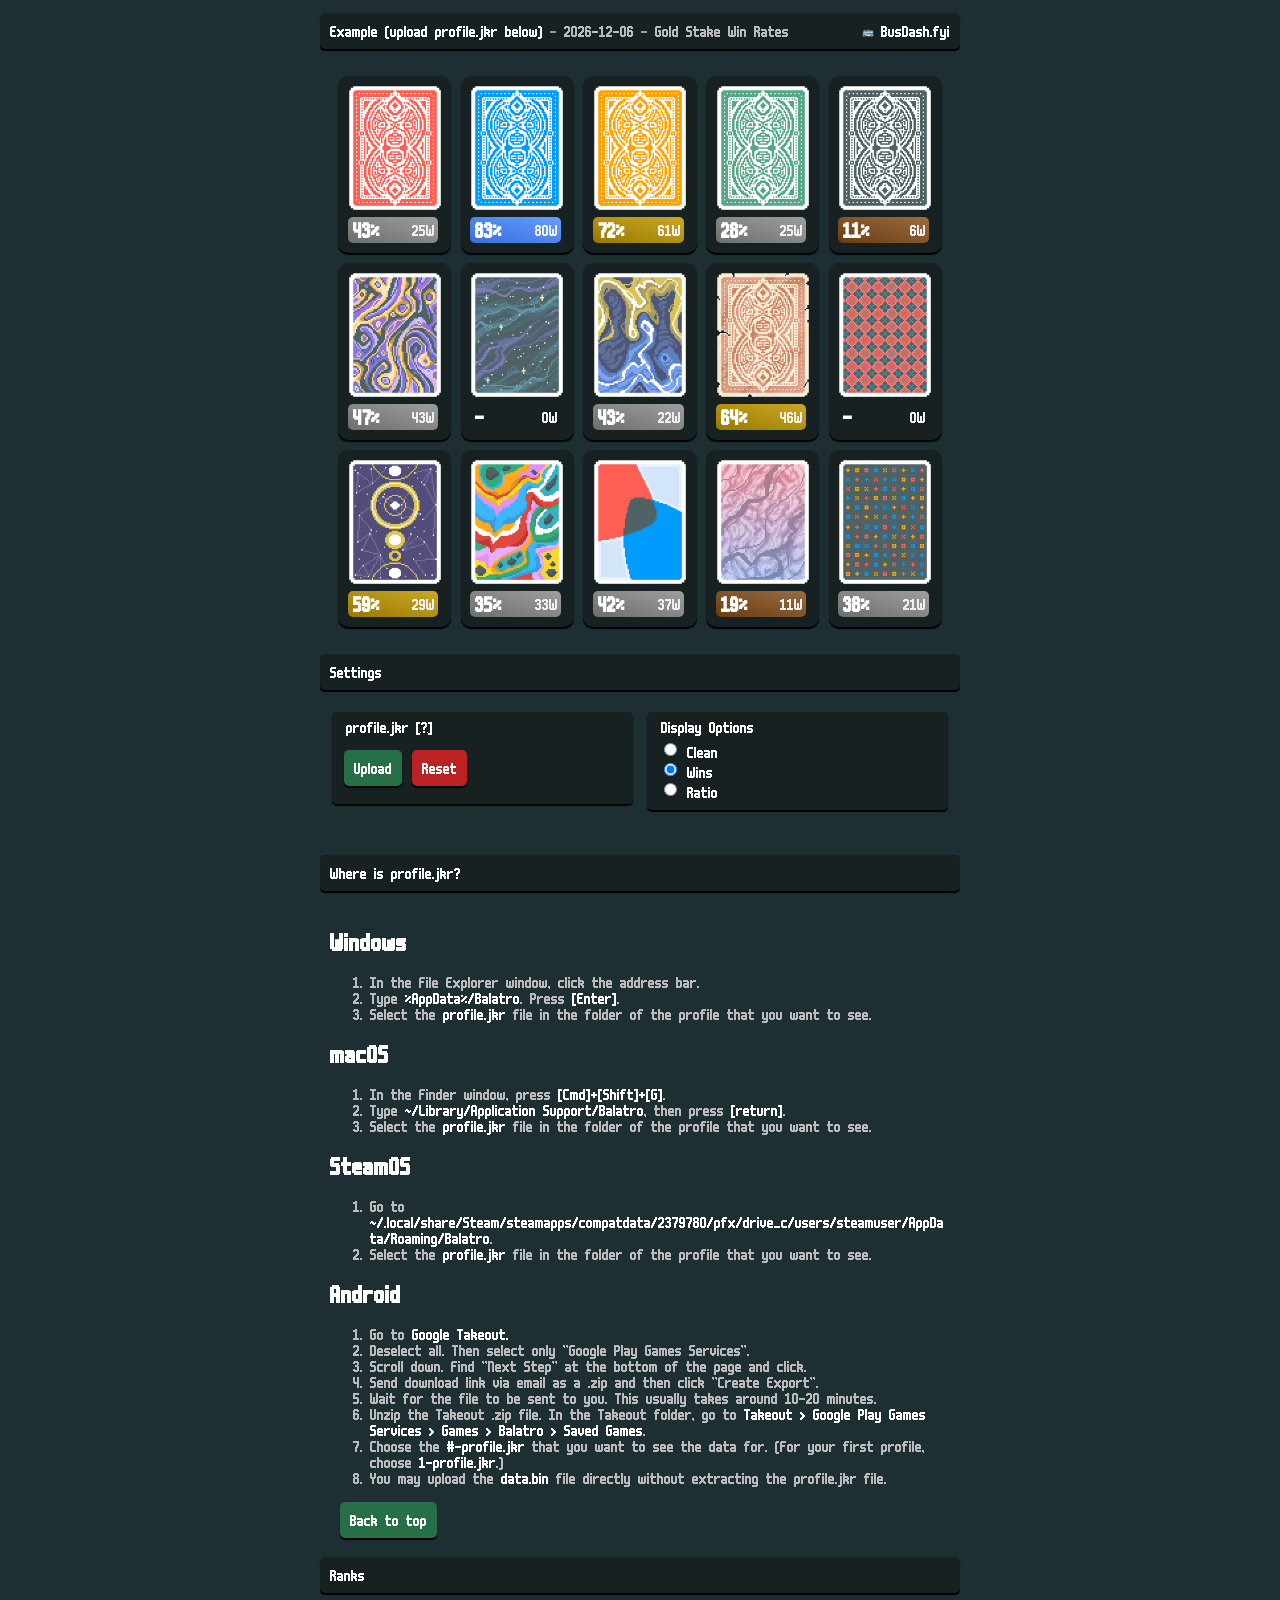
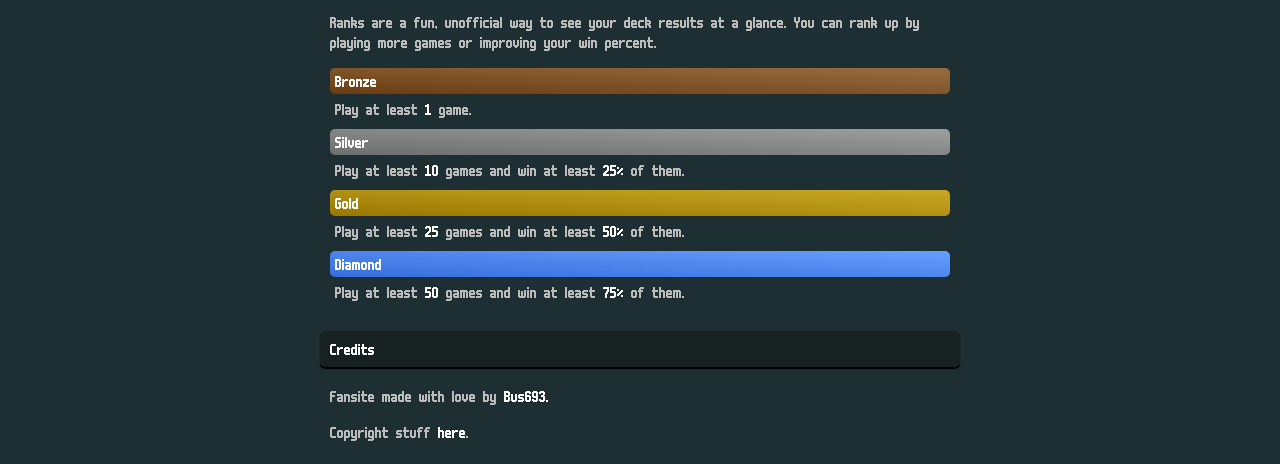
==== index.html @ 1e2a4f6c "Save display option value in localStorage" ====
<html lang="en">
<head>
<meta charset="UTF-8">
<meta name="viewport" content="width=device-width, initial-scale=1">
<title>BusDash</title>
<meta name="description" content="Balatro gold stake dashboard">
<meta property="og:title" content="BusDash">
<meta property="og:description" content="Balatro dashboard for gold stake players">
<meta property="og:image" content="https://busdash.fyi/opengraph.png">
<meta property="og:image:type" content="image/png">
<meta property="og:image:width" content="1200">
<meta property="og:image:height" content="630">
<meta name="twitter:card" content="summary_large_image">
<meta name="twitter:title" content="BusDash">
<meta name="twitter:description" content="Balatro dashboard for gold stake players">
<meta name="twitter:image:type" content="image/png">
<meta name="twitter:image:width" content="1200">
<meta name="twitter:image:height" content="630">
<meta name="twitter:image" content="https://busdash.fyi/opengraph.png">
<link rel="icon" href="/favicon.svg" />
<link rel="preconnect" href="https://fonts.googleapis.com" />
<link rel="preconnect" href="https://fonts.gstatic.com" crossorigin />
<link
  rel="preload"
  href="/balatro.ttf"
  as="font"
  crossorigin=""
  type="font/ttf"
/>
<script src="lib/balatro-save-loader/loading.js" type="module" defer></script>
<script src="index.js" type="module" defer></script>
<link href="index.css" rel="stylesheet" />
</head>
<body>
<div class="bodyContainer">
  <div class="header bar">
    <div class="headerLeft">
      <span id="profileName">Example (upload profile.jkr below)</span>
      <span class="profileNameSeparator"> - </span>
      <span id="today" class="sub"></span>
      <span class="profileNameSeparator"> - </span>
      <span class="sub"> Gold Stake Win Rates </span>
    </div>
    <div class="logo"><a href="/"><span class="logoEmoji">🚌</span> BusDash.fyi</a></div>
  </div>
  <div id="content" hidden></div>
  <div class="winPanel">
    <div class="grid">
      <div class="cardCard deck-red">
        <div class="card" style="background-position: 0% 0%"></div>
        <div class="rank-silver stats">
          <div class="deckPercent">43%</div>
          <div class="deckWins">25W</div>
          <div class="deckRatio" hidden>25/58</div>
        </div>
      </div>
      <div class="cardCard deck-blue">
        <div class="card" style="background-position: 0% -200%"></div>
        <div class="rank-diamond stats">
          <div class="deckPercent">83%</div>
          <div class="deckWins">80W</div>
          <div class="deckRatio" hidden>80/96</div>
        </div>
      </div>
      <div class="cardCard deck-yellow">
        <div class="card" style="background-position: -100% -200%"></div>
        <div class="rank-gold stats">
          <div class="deckPercent">72%</div>
          <div class="deckWins">61W</div>
          <div class="deckRatio" hidden>61/84</div>
        </div>
      </div>
      <div class="cardCard deck-green">
        <div class="card" style="background-position: -200% -200%"></div>
        <div class="rank-silver stats">
          <div class="deckPercent">28%</div>
          <div class="deckWins">25W</div>
          <div class="deckRatio" hidden>25/89</div>
        </div>
      </div>
      <div class="cardCard deck-black">
        <div class="card" style="background-position: -300% -200%"></div>
        <div class="rank-bronze stats">
          <div class="deckPercent">11%</div>
          <div class="deckWins">6W</div>
          <div class="deckRatio" hidden>6/54</div>
        </div>
      </div>
      <div class="cardCard deck-magic">
        <div class="card" style="background-position: 0% -300%"></div>
        <div class="rank-silver stats">
          <div class="deckPercent">47%</div>
          <div class="deckWins">43W</div>
          <div class="deckRatio" hidden>43/91</div>
        </div>
      </div>
      <div class="cardCard deck-nebula">
        <div class="card" style="background-position: -300% 0%"></div>
        <div class="rank-unplayed stats">
          <div class="deckPercent">-</div>
          <div class="deckWins">0W</div>
          <div class="deckRatio" hidden>0/0</div>
        </div>
      </div>
      <div class="cardCard deck-ghost">
        <div class="card" style="background-position: -600% -200%"></div>
        <div class="rank-silver stats">
          <div class="deckPercent">43%</div>
          <div class="deckWins">22W</div>
          <div class="deckRatio" hidden>22/51</div>
        </div>
      </div>
      <div class="cardCard deck-abandoned">
        <div class="card" style="background-position: -300% -300%"></div>
        <div class="rank-gold stats">
          <div class="deckPercent">64%</div>
          <div class="deckWins">46W</div>
          <div class="deckRatio" hidden>46/71</div>
        </div>
      </div>
      <div class="cardCard deck-checkered">
        <div class="card" style="background-position: -100% -300%"></div>
        <div class="rank-unplayed stats">
          <div class="deckPercent">-</div>
          <div class="deckWins">0W</div>
          <div class="deckRatio" hidden>0/0</div>
        </div>
      </div>
      <div class="cardCard deck-zodiac">
        <div class="card" style="background-position: -300% -400%"></div>
        <div class="rank-gold stats">
          <div class="deckPercent">59%</div>
          <div class="deckWins">29W</div>
          <div class="deckRatio" hidden>29/49</div>
        </div>
      </div>
      <div class="cardCard deck-painted">
        <div class="card" style="background-position: -400% -300%"></div>
        <div class="rank-silver stats">
          <div class="deckPercent">35%</div>
          <div class="deckWins">33W</div>
          <div class="deckRatio" hidden>33/94</div>
        </div>
      </div>
      <div class="cardCard deck-anaglyph">
        <div class="card" style="background-position: -200% -400%"></div>
        <div class="rank-silver stats">
          <div class="deckPercent">42%</div>
          <div class="deckWins">37W</div>
          <div class="deckRatio" hidden>37/88</div>
        </div>
      </div>
      <div class="cardCard deck-plasma">
        <div class="card" style="background-position: -400% -200%"></div>
        <div class="rank-bronze stats">
          <div class="deckPercent">19%</div>
          <div class="deckWins">11W</div>
          <div class="deckRatio" hidden>11/57</div>
        </div>
      </div>
      <div class="cardCard deck-erratic">
        <div class="card" style="background-position: -200% -300%"></div>
        <div class="rank-silver stats">
          <div class="deckPercent">38%</div>
          <div class="deckWins">21W</div>
          <div class="deckRatio" hidden>21/55</div>
        </div>
      </div>
    </div>
  </div>
  <div class="settingsBar bar">
    <div>Settings</div>
  </div>
  <div class="settings">
    <div class="filepicker">
      <fieldset class="profileActionPanel">
        <legend>profile.jkr <a class="tooltip" href="#profileLocationBar">[?]</a></legend>
        <!-- Support data.bin file. TODO: add user facing message -->
        <label for="profilejkr" class="uploadButton primaryButton">
          Upload
        </label>
        <input type="file" id="profilejkr" name="profilejkr" accept=".jkr, .bin" />
        <label for="resetButton" id="resetButtonFacade" class="resetButton dangerButton">Reset</label>
        <input type="button" id="resetButton" value="Reset" />
        <label for="confirmResetButton" id="confirmResetButtonFacade" class="resetButton dangerButton" hidden>Confirm Reset</label>
        <input type="reset" id="confirmResetButton" value="Confirm Reset" hidden/>
      </fieldset>
    </div>
    <div class="options">
      <form id="displayOptions">
        <fieldset>
          <legend>Display Options</legend>
          <div>
            <input type="radio" id="clean" name="display" value="clean" />
            <label for="clean">Clean</label>
          </div>

          <div>
            <input type="radio" id="wins" name="display" value="wins" checked />
            <label for="wins">Wins</label>
          </div>

          <div>
            <input type="radio" id="ratio" name="display" value="ratio" />
            <label for="ratio">Ratio</label>
          </div>
        </fieldset>
      </form>
    </div>
  </div>
  <div id="profileLocationBar" class="profileLocationBar bar">
    <div>Where is profile.jkr?</div>
  </div>
  <div class="profileLocationGuide">
    <h2>Windows</h2>
    <ol class="sub">
      <li>In the File Explorer window, click the address bar.</li>
      <li>Type <span class="fileLocation">%AppData%/Balatro</span>. Press <span class="keyboardShortcut">[Enter]</span>.</li>
      <li>Select the <span class="fileLocation">profile.jkr</span> file in the folder of the profile that you want to see.</li>
    </ol>
    <h2>macOS</h2>
    <ol class="sub">
      <li>In the Finder window, press <span class="keyboardShortcut">[Cmd]+[Shift]+[G]</span>.</li>
      <li>Type <span class="fileLocation">~/Library/Application Support/Balatro</span>, then press <span class="keyboardShortcut">[return]</span>.</li>
      <li>Select the <span class="fileLocation">profile.jkr</span> file in the folder of the profile that you want to see.</li>
    </ol>
    <h2>SteamOS</h2>
    <ol class="sub">
      <li>Go to <span class="fileLocation">~/.local/share/Steam/steamapps/compatdata/2379780/pfx/drive_c/users/steamuser/AppData/Roaming/Balatro</span>.</li>
      <li>Select the <span class="fileLocation">profile.jkr</span> file in the folder of the profile that you want to see.</li>
    </ol>
    <h2>Android</h2>
    <ol class="sub">
      <li>Go to <a href="https://takeout.google.com/" target="_blank">Google Takeout.</a></li>
      <li>Deselect all. Then select only "Google Play Games Services".</li>
      <li>Scroll down. Find "Next Step" at the bottom of the page and click.</li>
      <li>Send download link via email as a .zip and then click "Create Export".</li>
      <li>Wait for the file to be sent to you. This usually takes around 10-20 minutes.</li>
      <li>Unzip the Takeout .zip file. In the Takeout folder, go to <span class="fileLocation">Takeout &gt; Google Play Games Services &gt; Games &gt; Balatro &gt; Saved Games</span>. </li>
      <li>Choose the <span class="fileLocation">#-profile.jkr</span> that you want to see the data for. (For your first profile, choose <span class="fileLocation">1-profile.jkr</span>.)</li>
      <li>You may upload the <span class="fileLocation">data.bin</span> file directly without extracting the profile.jkr file.</li>
    </ol>
    <div class="backToTopButtonContainer">
      <a class="primaryButton" href="#">Back to top</a>
    </div>
  </div>
  <div class="rankBar bar">
    <div>
      Ranks
    </div>
  </div>
  <div class="rankExplanation sub">
    <p>
      Ranks are a fun, unofficial way to see your deck results at a glance. You can rank up by playing more games or improving your win percent.
    </p>
    <div class="rankTable">
      <div class="rankTableBadge rank-bronze">Bronze</div>
      <div class="rankExplain">Play at least <span class="rankThresholdNumber">1</span> game.</div>
      <div class="rankTableBadge rank-silver">Silver</div>
      <div class="rankExplain">Play at least <span class="rankThresholdNumber">10</span> games and win at least <span class="rankThresholdNumber">25%</span> of them.</div>
      <div class="rankTableBadge rank-gold">Gold</div>
      <div class="rankExplain">Play at least <span class="rankThresholdNumber">25</span> games and win at least <span class="rankThresholdNumber">50%</span> of them.</div>
      <div class="rankTableBadge rank-diamond">Diamond</div>
      <div class="rankExplain">Play at least <span class="rankThresholdNumber">50</span> games and win at least <span class="rankThresholdNumber">75%</span> of them.</div>
    </div>
    
  </div>
  <div class="creditsBar bar">
    <div>
      Credits
    </div>
  </div>
  <div class="credits sub">
    <p>Fansite made with love by <span class="contributor">Bus693</class>.</p>
    <p>Copyright stuff <a href="/COPYRIGHT.md">here</a>.</p>
  </div>
</div>
</body>
---- index.css ----
.bar {
  display: flex;
  justify-content: space-between;
  background-color: #172122;
  padding: 10px;
  border-radius: 5px;
  box-shadow: 0px 2px 1px 0px #000000;
}

.headerLeft {
  display: flex;
  flex-direction: column;
}

.logoEmoji {
  font-size: 60%;
}

.profileNameSeparator {
  display: none;
}

@media (min-width: 480px) {
  .headerLeft {
    display: block;
  }

  .profileNameSeparator {
    display: inline;
  }
}

.sub {
  color: #bbbbbb;
}

.profileNameSeparator {
  color: #999999;
}

.logo {
  font-weight: 500;
  text-wrap: nowrap;
}

/* .header, .grid {
  font-family: "Bitcount", system-ui;
  font-optical-sizing: auto;
  font-weight: 300;
  font-style: normal;
  font-variation-settings:
    "slnt" 0,
    "CRSV" 0.5,
    "ELSH" 0,
    "ELXP" 0;
} */

@font-face {
  font-family: 'Balatro';
  src: url('balatro.ttf')
    format('truetype');
  font-weight: normal;
  font-style: normal;
  font-display: swap;
}

html {
  font-family: 'Balatro', Helvetica, Arial, sans-serif;
}

#profileName {
  font-weight: 400;
}

body {
  background-color: #1d2f33;
  color: white;
  margin: 0;
}

.logo a {
  text-decoration: none;
  color: white;
}

.bodyContainer {
  display: flex;
  flex-direction: column;
  gap: 1vh;
  min-height: 90vh;
  max-width: 640px;
  margin: 0 auto;
}

@media (min-width: 480px) {
  .bodyContainer {
    padding: 1vw 2vw;
  }
}

#content {
  flex: 1;
  text-transform: capitalize;
}

.cardCard img {
  width: 100%;
}

.stats {
  text-align: center;
  width: 90%;
  font-size: 125%;
}

.grid {
  display: grid;
  grid-template-columns: 1fr 1fr 1fr;
  grid-template-rows: 1fr 1fr 1fr 1fr 1fr;
  grid-column-gap: calc(min(9.6px, 1.5vw));
  grid-row-gap: calc(min(9.6px, 1.5vw));
  margin: auto;
}

@media (min-width: 360px) {
  .grid {
    grid-template-columns: 1fr 1fr 1fr 1fr;
    grid-template-rows: 1fr 1fr 1fr 1fr;
  }
}

@media (min-width: 480px) {
  .grid {
    grid-template-columns: 1fr 1fr 1fr 1fr 1fr;
    grid-template-rows: 1fr 1fr 1fr;
    padding: 2vh;
  }
}

.cardCard {
  display: grid;
  grid-row-gap: calc(min(6.4px, 1vw));
  grid-template-columns: 1fr;
  padding: calc(min(9.6px, 1.5vw));
  border-radius: 10px;
  background-color: #172122;
  box-shadow: 0px 2px 1px 0px #000000;
}
/* 
.cardCard:nth-child(5n+1) {
  transform: rotate(-6deg) translate(0, 15px);
}

.cardCard:nth-child(5n+2) {
  transform: rotate(-3deg) translate(0, 5px);
}

.cardCard:nth-child(5n+4) {
  transform: rotate(3deg) translate(0, 5px);
}

.cardCard:nth-child(5n) {
  transform: rotate(6deg) translate(0, 15px);
} */

.card {
  background: url('balatrocards.png') 0%
    0% / 700% 500%;
  width: 100%;
  height: 0;
  padding-bottom: 133.8%; /* 95/71 */
}

.deckPercent {
  font-weight: 700;
}

.deckWins,
.deckRatio {
  font-size: 80%;
  color: #eeeeee;
}

.stats {
  border-radius: 5px;
  padding: 3px;
  display: flex;
  justify-content: space-between;
  align-items: center;
}

@keyframes shimmer {
  100% {
    mask-position: left;
  }
}

.stats.centered {
  justify-content: center;
}

.deckPercent {
  padding: 0 2px;
}

.profileLocationGuide {
  overflow-wrap: break-word;
}

.tooltip {
  color: white;
}

.fileLocation, .keyboardShortcut {
  color: white;
}

.profileLocationGuide a {
  color: white;
  text-decoration: none;
}

.rank-bronze {
  background-image: linear-gradient(to right top, #693d11, #996d41);
}

.rank-silver {
  background-image: linear-gradient(to right top, #6d6f6e, #9d9f9e);
}

.rank-gold {
  background-image: linear-gradient(to right top, #9a7801, #caa824);
}

.rank-diamond {
  background-image: linear-gradient(to right top, #376edb, #679eff);
  background-color: #477eeb;
}

.rank-unplayed {
  /* background-color: #555555; */
}

.settings {
  display: grid;
  grid-template-columns: 1fr;
  grid-column-gap: calc(min(9.6px, 1.5vw));
  padding: 0 10px;
}

.settingsBar {
  margin-bottom: 10px;
}

fieldset {
  background-color: #172122;
  border: none;
  border-radius: 5px;
  box-shadow: 0px 2px 1px 0px #000000;
  transform: translate(0, -20px);
}

.profileActionPanel {
  display: flex;
  align-items: center;
}

.uploadButton, .resetButton {
  margin-top: 10px;
}

.resetButton {
  margin-left: 10px;
}

legend {
  padding-top: 30px;
}

@media (min-width: 480px) {
  .settings {
    grid-template-columns: 1fr 1fr;
    padding: 0 10px;
  }

  fieldset {
    min-height: 100px;
  }
}

input[type="file"], input[type="button"], input[type="reset"] {
  display: none;
}

.primaryButton, .dangerButton {
  border-radius: 5px;
  box-shadow: 0px 2px 1px 0px #000000;
  cursor: pointer;
  display: block;
  padding: 10px;
}

.primaryButton {
  background-color: #277047;
}

.primaryButton:hover {
  background-color: #1b4e36;
}

.dangerButton {
  background-color: #bc2223;
}

.dangerButton:hover {
  background-color: #8d1719;
}

label[hidden] {
  display: none;
}

.rankTableBadge {
  color: white;
  border-radius: 5px;
  padding: 3px 5px;
}

.rankExplain {
  padding: 0 5px;
}

.rankTableBadge {
  margin-bottom: 5px;
}

.rankExplain:not(:last-child) {
  margin-bottom: 10px;
}

.rankThresholdNumber {
  color: white;
}

.backToTopButtonContainer {
  display: flex;
  margin: 0 10px;
}

.creditsBar {
  margin-top: 10px;
}

.credits, .rankExplanation, .profileLocationGuide {
  padding: 10px;
}

.rankExplanation, .credits {
  line-height: 1.25;
}

.credits a {
  color: white;
  text-decoration: none;
}

p:first-child {
  margin-top: 0;
}

p:last-child {
  margin-bottom: 0;
}

.contributor {
  color: white;
}
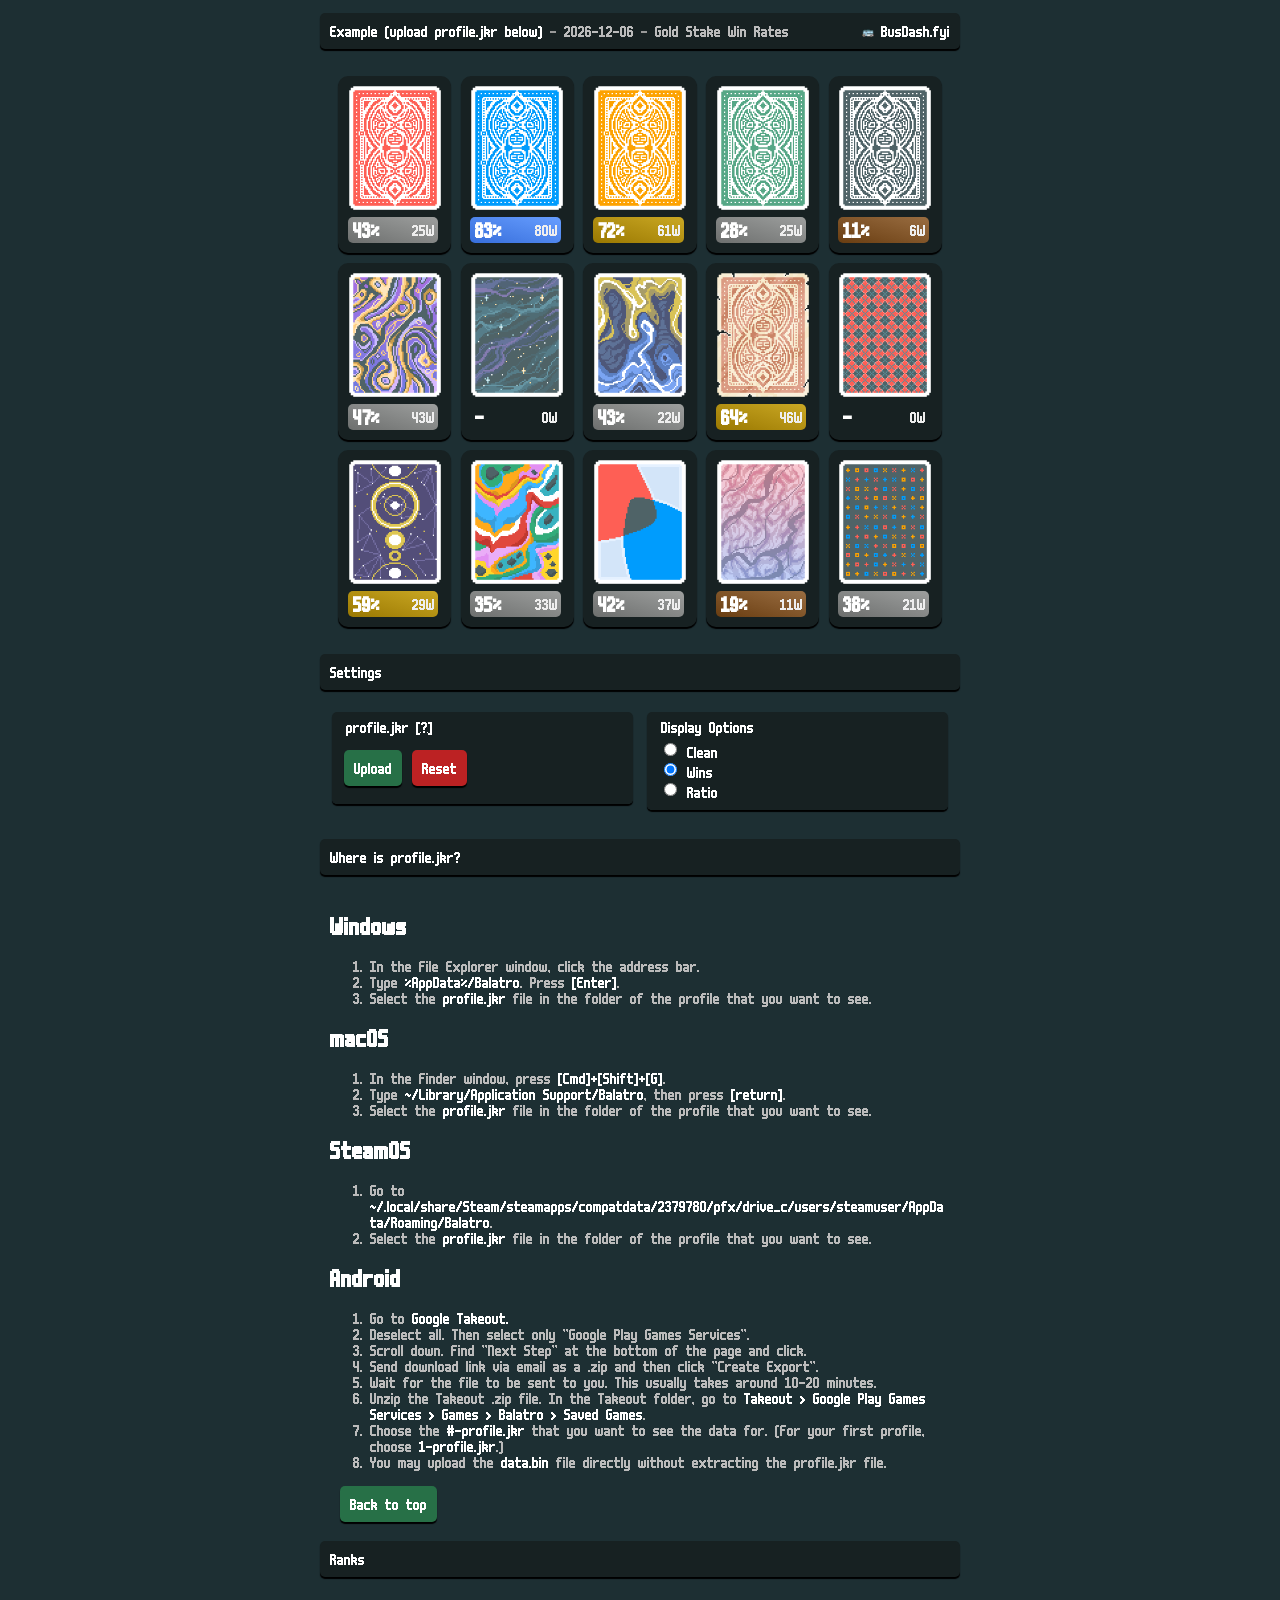
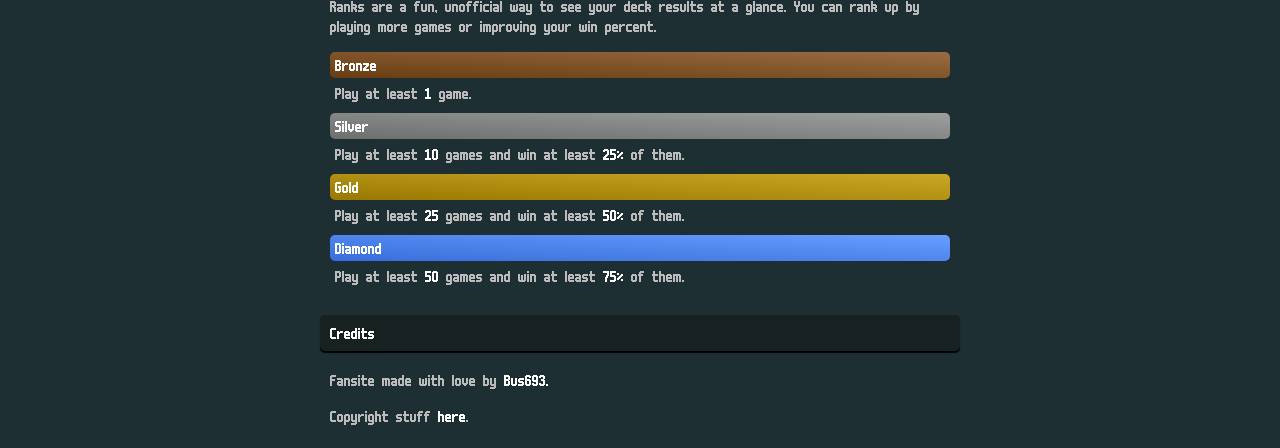
==== commit 84c757cd: "Add doctype" ====
--- a/index.html
+++ b/index.html
@@ -1,3 +1,4 @@
+<!DOCTYPE html>
 <html lang="en">
 <head>
 <meta charset="UTF-8">
@@ -18,8 +19,6 @@
 <meta name="twitter:image:height" content="630">
 <meta name="twitter:image" content="https://busdash.fyi/opengraph.png">
 <link rel="icon" href="/favicon.svg" />
-<link rel="preconnect" href="https://fonts.googleapis.com" />
-<link rel="preconnect" href="https://fonts.gstatic.com" crossorigin />
 <link
   rel="preload"
   href="/balatro.ttf"
@@ -27,6 +26,7 @@
   crossorigin=""
   type="font/ttf"
 />
+<link rel="prefetch" href="balatrocards.png" fetchpriority="high" />
 <script src="lib/balatro-save-loader/loading.js" type="module" defer></script>
 <script src="index.js" type="module" defer></script>
 <link href="index.css" rel="stylesheet" />
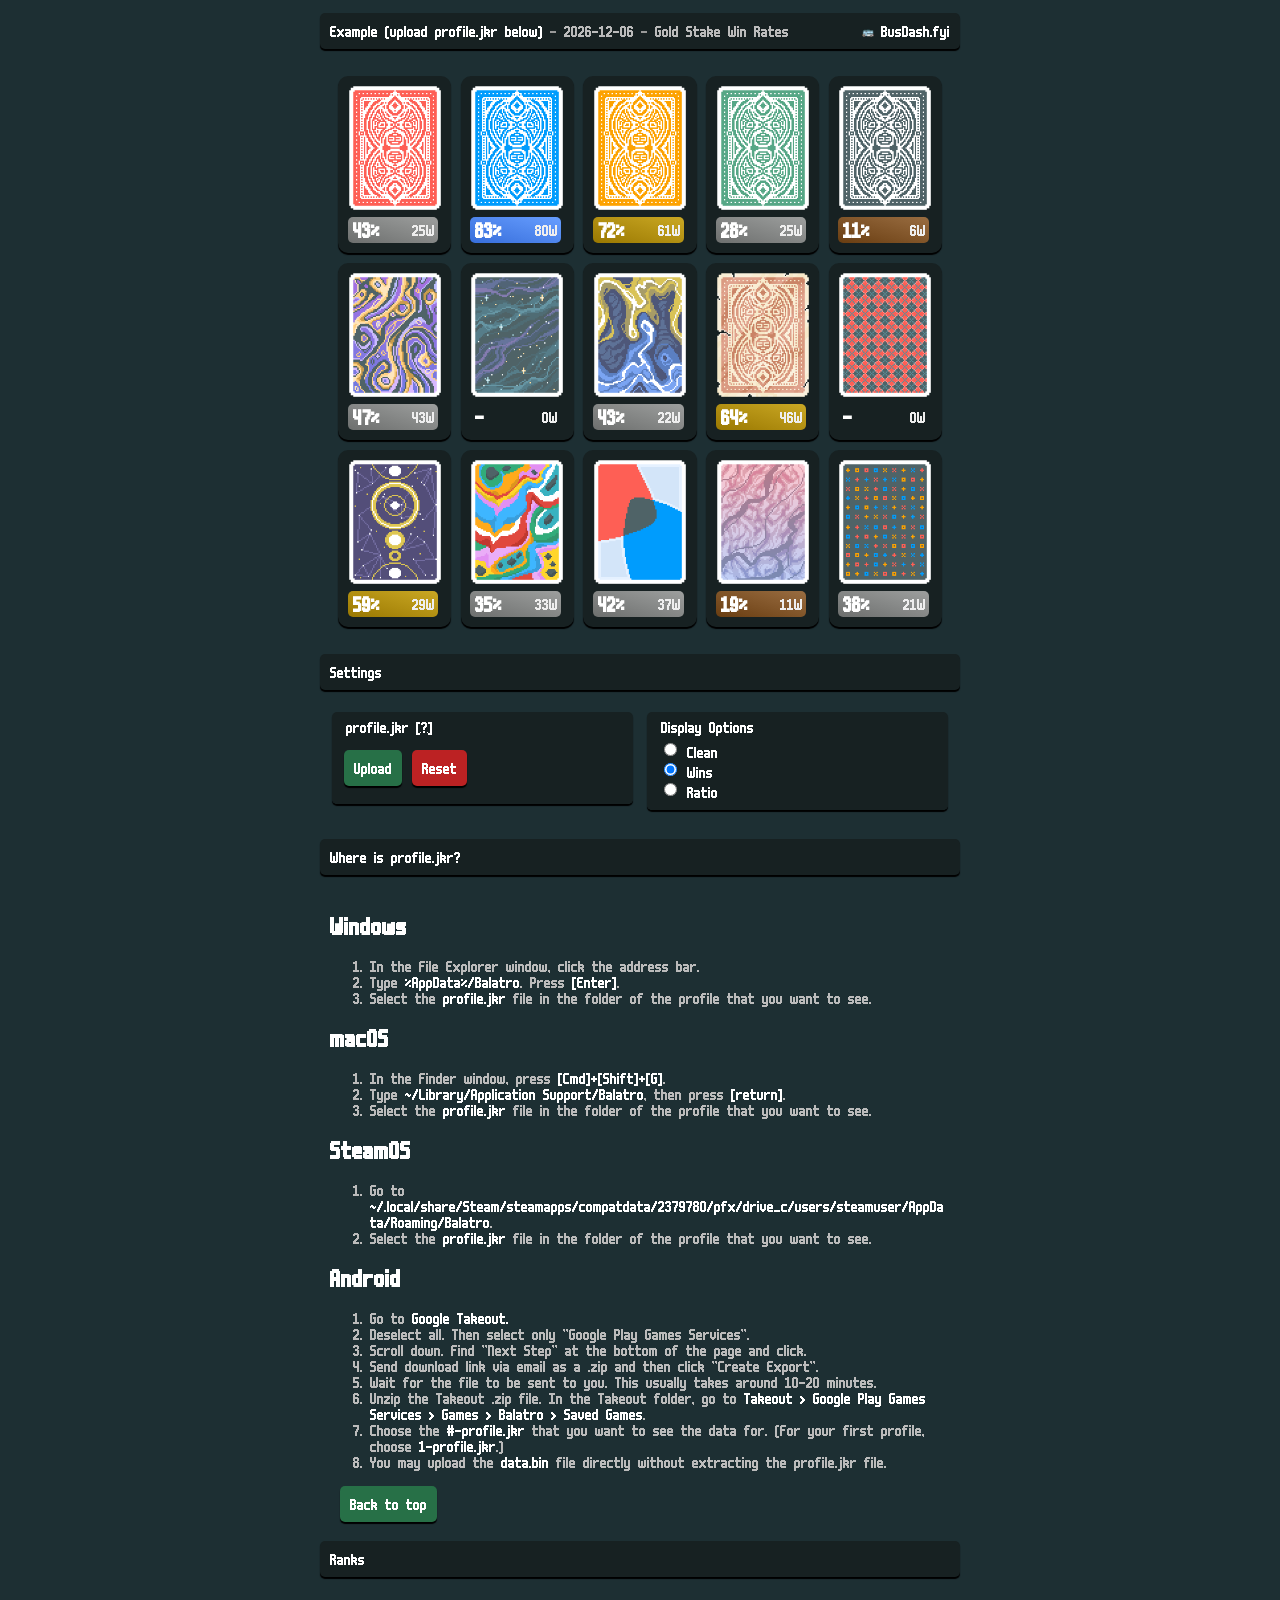
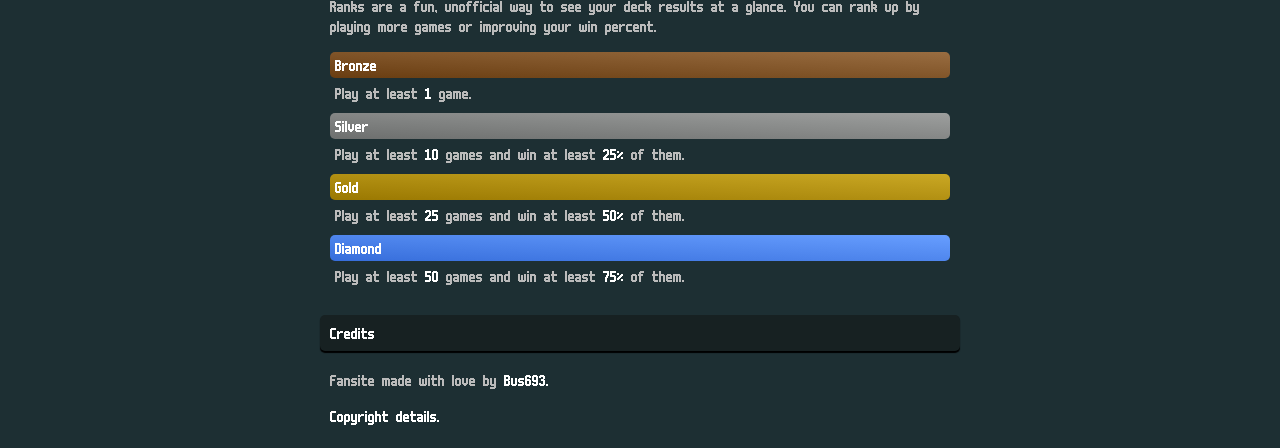
==== commit 7c9b5df2: "Update copyright message to be more accessible" ====
--- a/index.html
+++ b/index.html
@@ -272,7 +272,7 @@
   </div>
   <div class="credits sub">
     <p>Fansite made with love by <span class="contributor">Bus693</class>.</p>
-    <p>Copyright stuff <a href="/COPYRIGHT.md">here</a>.</p>
+    <p><a href="/COPYRIGHT.md">Copyright details.</a></p>
   </div>
 </div>
 </body>
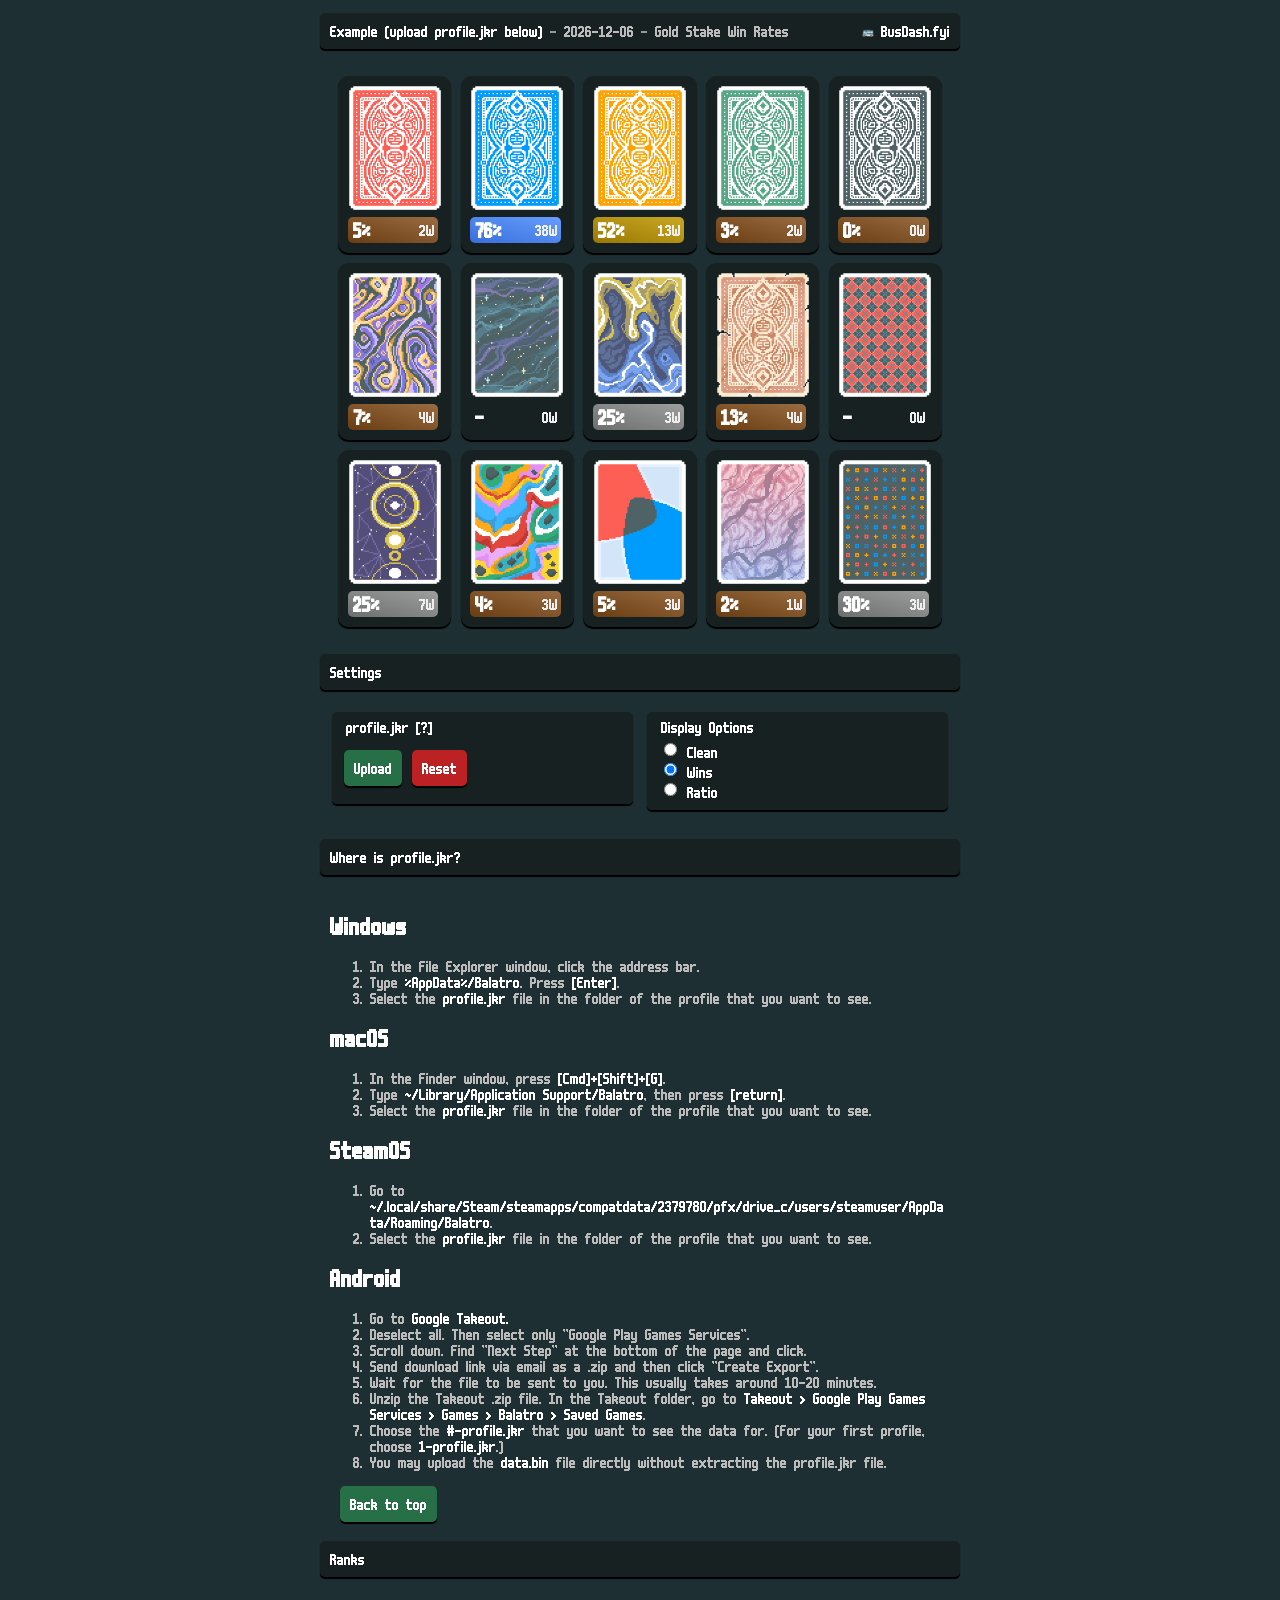
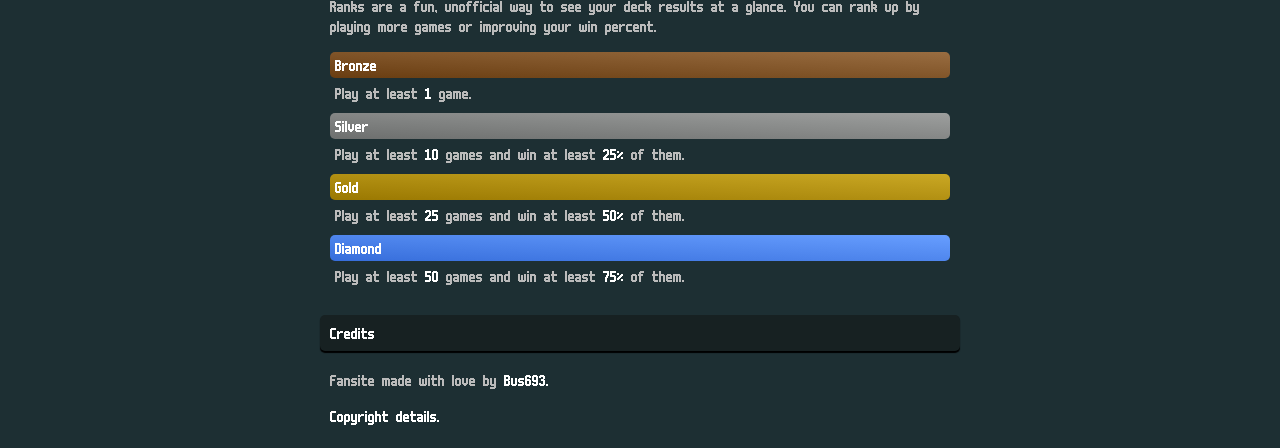
==== commit 5be27213: "Make example more realistic" ====
--- a/index.html
+++ b/index.html
@@ -48,122 +48,122 @@
     <div class="grid">
       <div class="cardCard deck-red">
         <div class="card" style="background-position: 0% 0%"></div>
-        <div class="rank-silver stats">
-          <div class="deckPercent">43%</div>
-          <div class="deckWins">25W</div>
-          <div class="deckRatio" hidden>25/58</div>
+        <div class="stats">
+          <div class="deckPercent">-</div>
+          <div class="deckWins">-</div>
+          <div class="deckRatio" hidden>-</div>
         </div>
       </div>
       <div class="cardCard deck-blue">
         <div class="card" style="background-position: 0% -200%"></div>
-        <div class="rank-diamond stats">
-          <div class="deckPercent">83%</div>
-          <div class="deckWins">80W</div>
-          <div class="deckRatio" hidden>80/96</div>
+        <div class="stats">
+          <div class="deckPercent">-</div>
+          <div class="deckWins">-</div>
+          <div class="deckRatio" hidden>-</div>
         </div>
       </div>
       <div class="cardCard deck-yellow">
         <div class="card" style="background-position: -100% -200%"></div>
-        <div class="rank-gold stats">
-          <div class="deckPercent">72%</div>
-          <div class="deckWins">61W</div>
-          <div class="deckRatio" hidden>61/84</div>
+        <div class="stats">
+          <div class="deckPercent">-</div>
+          <div class="deckWins">-</div>
+          <div class="deckRatio" hidden>-</div>
         </div>
       </div>
       <div class="cardCard deck-green">
         <div class="card" style="background-position: -200% -200%"></div>
-        <div class="rank-silver stats">
-          <div class="deckPercent">28%</div>
-          <div class="deckWins">25W</div>
-          <div class="deckRatio" hidden>25/89</div>
+        <div class="stats">
+          <div class="deckPercent">-</div>
+          <div class="deckWins">-</div>
+          <div class="deckRatio" hidden>-</div>
         </div>
       </div>
       <div class="cardCard deck-black">
         <div class="card" style="background-position: -300% -200%"></div>
-        <div class="rank-bronze stats">
-          <div class="deckPercent">11%</div>
-          <div class="deckWins">6W</div>
-          <div class="deckRatio" hidden>6/54</div>
+        <div class="stats">
+          <div class="deckPercent">-</div>
+          <div class="deckWins">-</div>
+          <div class="deckRatio" hidden>-</div>
         </div>
       </div>
       <div class="cardCard deck-magic">
         <div class="card" style="background-position: 0% -300%"></div>
-        <div class="rank-silver stats">
-          <div class="deckPercent">47%</div>
-          <div class="deckWins">43W</div>
-          <div class="deckRatio" hidden>43/91</div>
+        <div class="stats">
+          <div class="deckPercent">-</div>
+          <div class="deckWins">-</div>
+          <div class="deckRatio" hidden>-</div>
         </div>
       </div>
       <div class="cardCard deck-nebula">
         <div class="card" style="background-position: -300% 0%"></div>
-        <div class="rank-unplayed stats">
-          <div class="deckPercent">-</div>
-          <div class="deckWins">0W</div>
-          <div class="deckRatio" hidden>0/0</div>
+        <div class="stats">
+          <div class="deckPercent">-</div>
+          <div class="deckWins">-</div>
+          <div class="deckRatio" hidden>-</div>
         </div>
       </div>
       <div class="cardCard deck-ghost">
         <div class="card" style="background-position: -600% -200%"></div>
-        <div class="rank-silver stats">
-          <div class="deckPercent">43%</div>
-          <div class="deckWins">22W</div>
-          <div class="deckRatio" hidden>22/51</div>
+        <div class="stats">
+          <div class="deckPercent">-</div>
+          <div class="deckWins">-</div>
+          <div class="deckRatio" hidden>-</div>
         </div>
       </div>
       <div class="cardCard deck-abandoned">
         <div class="card" style="background-position: -300% -300%"></div>
-        <div class="rank-gold stats">
-          <div class="deckPercent">64%</div>
-          <div class="deckWins">46W</div>
-          <div class="deckRatio" hidden>46/71</div>
+        <div class="stats">
+          <div class="deckPercent">-</div>
+          <div class="deckWins">-</div>
+          <div class="deckRatio" hidden>-</div>
         </div>
       </div>
       <div class="cardCard deck-checkered">
         <div class="card" style="background-position: -100% -300%"></div>
-        <div class="rank-unplayed stats">
-          <div class="deckPercent">-</div>
-          <div class="deckWins">0W</div>
-          <div class="deckRatio" hidden>0/0</div>
+        <div class="stats">
+          <div class="deckPercent">-</div>
+          <div class="deckWins">-</div>
+          <div class="deckRatio" hidden>-</div>
         </div>
       </div>
       <div class="cardCard deck-zodiac">
         <div class="card" style="background-position: -300% -400%"></div>
-        <div class="rank-gold stats">
-          <div class="deckPercent">59%</div>
-          <div class="deckWins">29W</div>
-          <div class="deckRatio" hidden>29/49</div>
+        <div class="stats">
+          <div class="deckPercent">-</div>
+          <div class="deckWins">-</div>
+          <div class="deckRatio" hidden>-</div>
         </div>
       </div>
       <div class="cardCard deck-painted">
         <div class="card" style="background-position: -400% -300%"></div>
-        <div class="rank-silver stats">
-          <div class="deckPercent">35%</div>
-          <div class="deckWins">33W</div>
-          <div class="deckRatio" hidden>33/94</div>
+        <div class="stats">
+          <div class="deckPercent">-</div>
+          <div class="deckWins">-</div>
+          <div class="deckRatio" hidden>-</div>
         </div>
       </div>
       <div class="cardCard deck-anaglyph">
         <div class="card" style="background-position: -200% -400%"></div>
-        <div class="rank-silver stats">
-          <div class="deckPercent">42%</div>
-          <div class="deckWins">37W</div>
-          <div class="deckRatio" hidden>37/88</div>
+        <div class="stats">
+          <div class="deckPercent">-</div>
+          <div class="deckWins">-</div>
+          <div class="deckRatio" hidden>-</div>
         </div>
       </div>
       <div class="cardCard deck-plasma">
         <div class="card" style="background-position: -400% -200%"></div>
-        <div class="rank-bronze stats">
-          <div class="deckPercent">19%</div>
-          <div class="deckWins">11W</div>
-          <div class="deckRatio" hidden>11/57</div>
+        <div class="stats">
+          <div class="deckPercent">-</div>
+          <div class="deckWins">-</div>
+          <div class="deckRatio" hidden>-</div>
         </div>
       </div>
       <div class="cardCard deck-erratic">
         <div class="card" style="background-position: -200% -300%"></div>
-        <div class="rank-silver stats">
-          <div class="deckPercent">38%</div>
-          <div class="deckWins">21W</div>
-          <div class="deckRatio" hidden>21/55</div>
+        <div class="stats">
+          <div class="deckPercent">-</div>
+          <div class="deckWins">-</div>
+          <div class="deckRatio" hidden>-</div>
         </div>
       </div>
     </div>
@@ -174,7 +174,7 @@
   <div class="settings">
     <div class="filepicker">
       <fieldset class="profileActionPanel">
-        <legend>profile.jkr <a class="tooltip" href="#profileLocationBar">[?]</a></legend>
+        <legend>profile.jkr <a class="tooltip" href="#WhereIsProfileJkr">[?]</a></legend>
         <!-- Support data.bin file. TODO: add user facing message -->
         <label for="profilejkr" class="uploadButton primaryButton">
           Upload
@@ -208,7 +208,7 @@
       </form>
     </div>
   </div>
-  <div id="profileLocationBar" class="profileLocationBar bar">
+  <div id="WhereIsProfileJkr" class="bar">
     <div>Where is profile.jkr?</div>
   </div>
   <div class="profileLocationGuide">
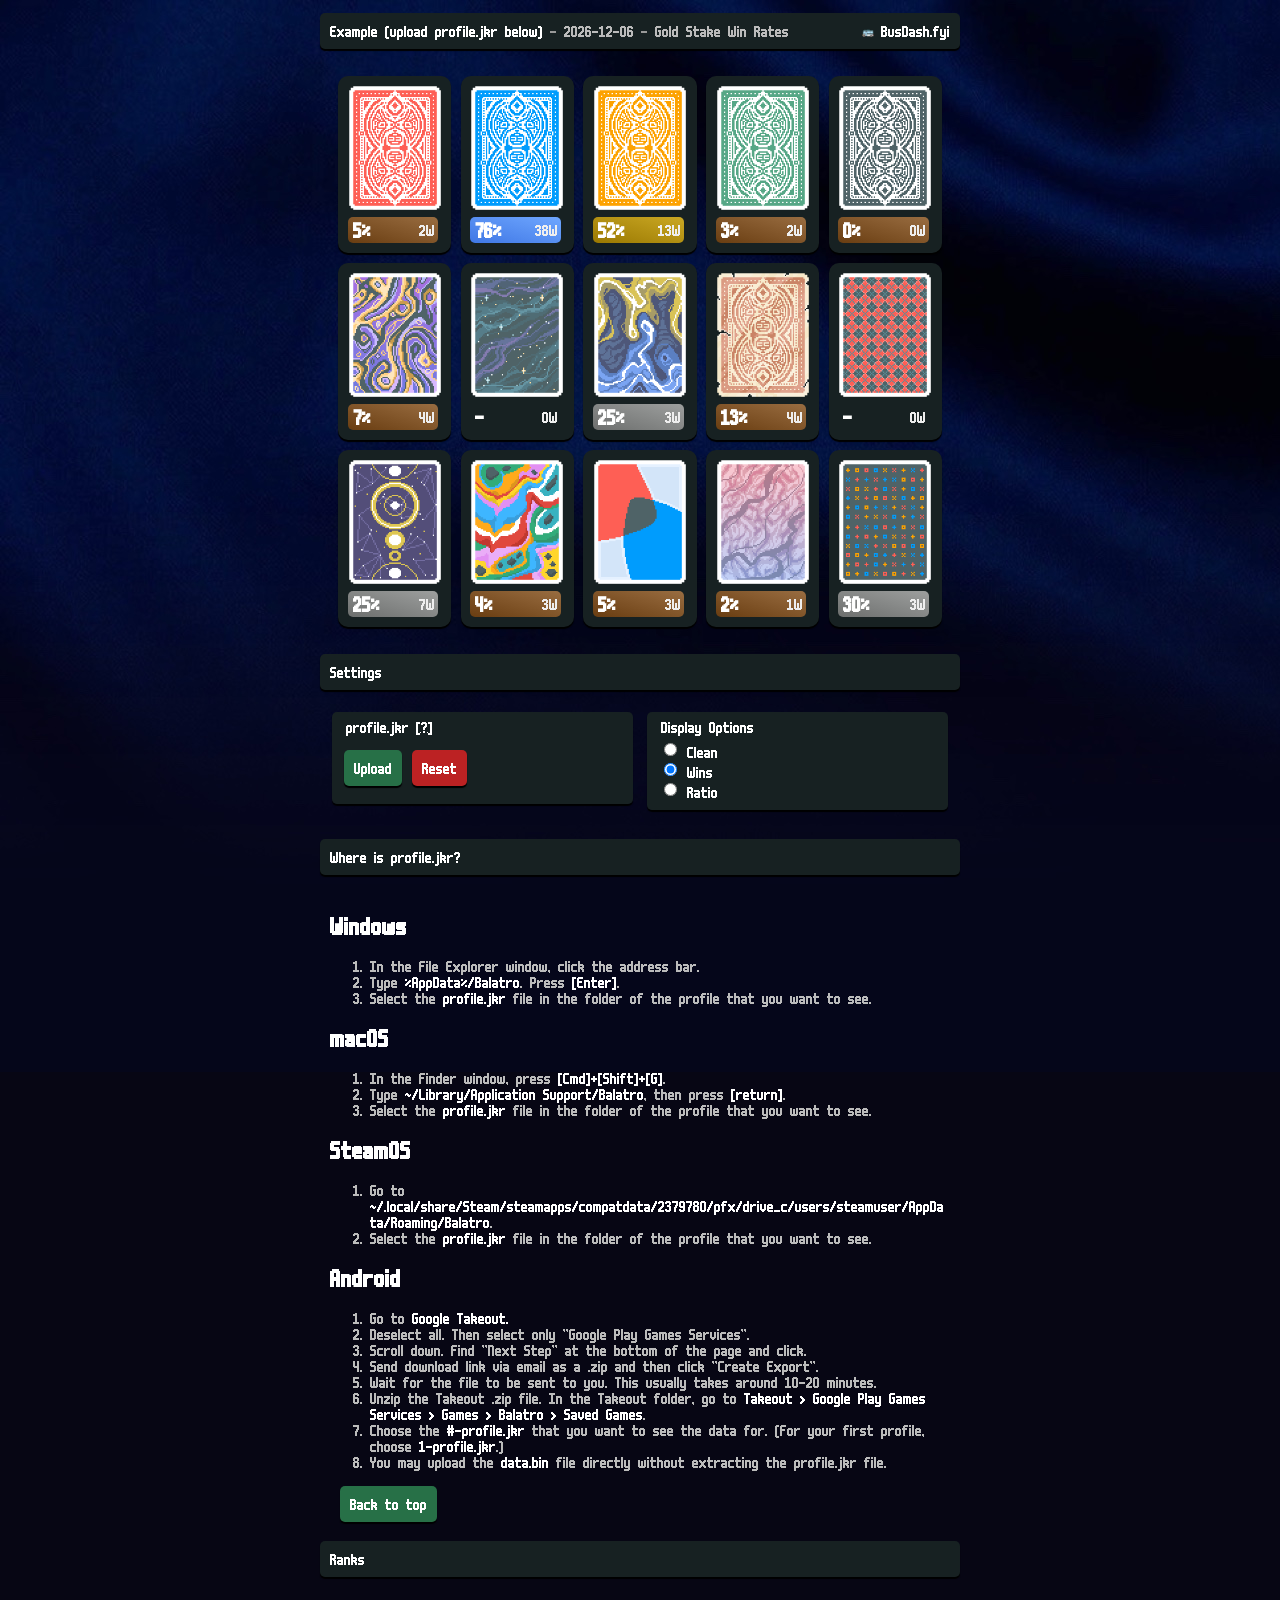
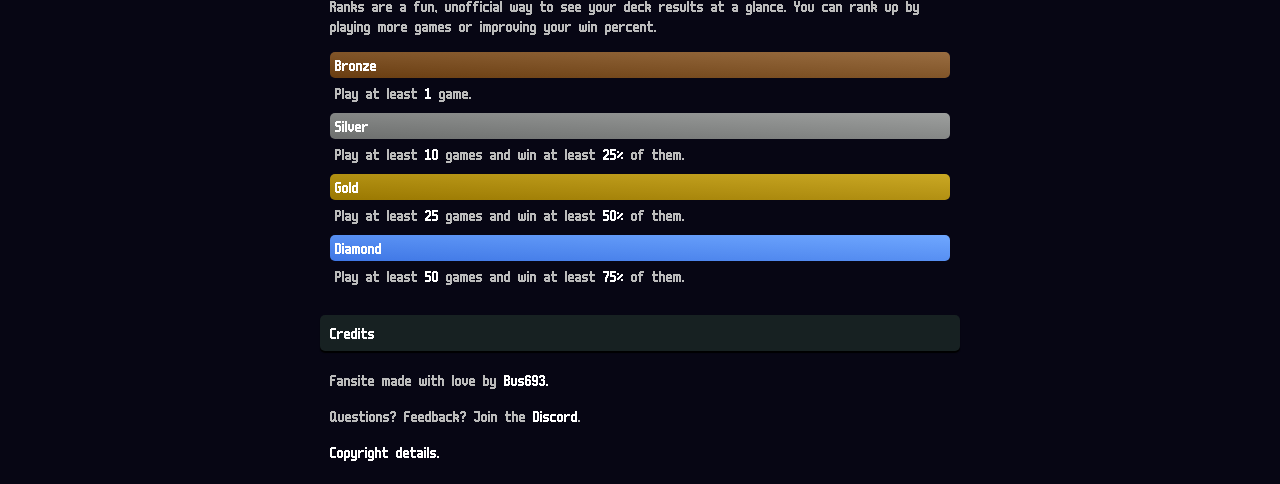
==== commit 2c8ae54d: "Add Discord link" ====
--- a/index.html
+++ b/index.html
@@ -272,6 +272,7 @@
   </div>
   <div class="credits sub">
     <p>Fansite made with love by <span class="contributor">Bus693</class>.</p>
+    <p>Questions? Feedback? Join the <a href="https://discord.gg/nY9xQvUkRQ">Discord</a>.</p>
     <p><a href="/COPYRIGHT.md">Copyright details.</a></p>
   </div>
 </div>
--- a/index.css
+++ b/index.css
@@ -73,7 +73,8 @@
 }
 
 body {
-  background-color: #1d2f33;
+  background: url('curtain.jpg'), #070614;
+  background-repeat: no-repeat;
   color: white;
   margin: 0;
 }
@@ -233,7 +234,7 @@
 }
 
 .rank-diamond {
-  background-image: linear-gradient(to right top, #376edb, #679eff);
+  background-image: linear-gradient(to right top, #3f77e5, #6fa7ff);
   background-color: #477eeb;
 }
 
